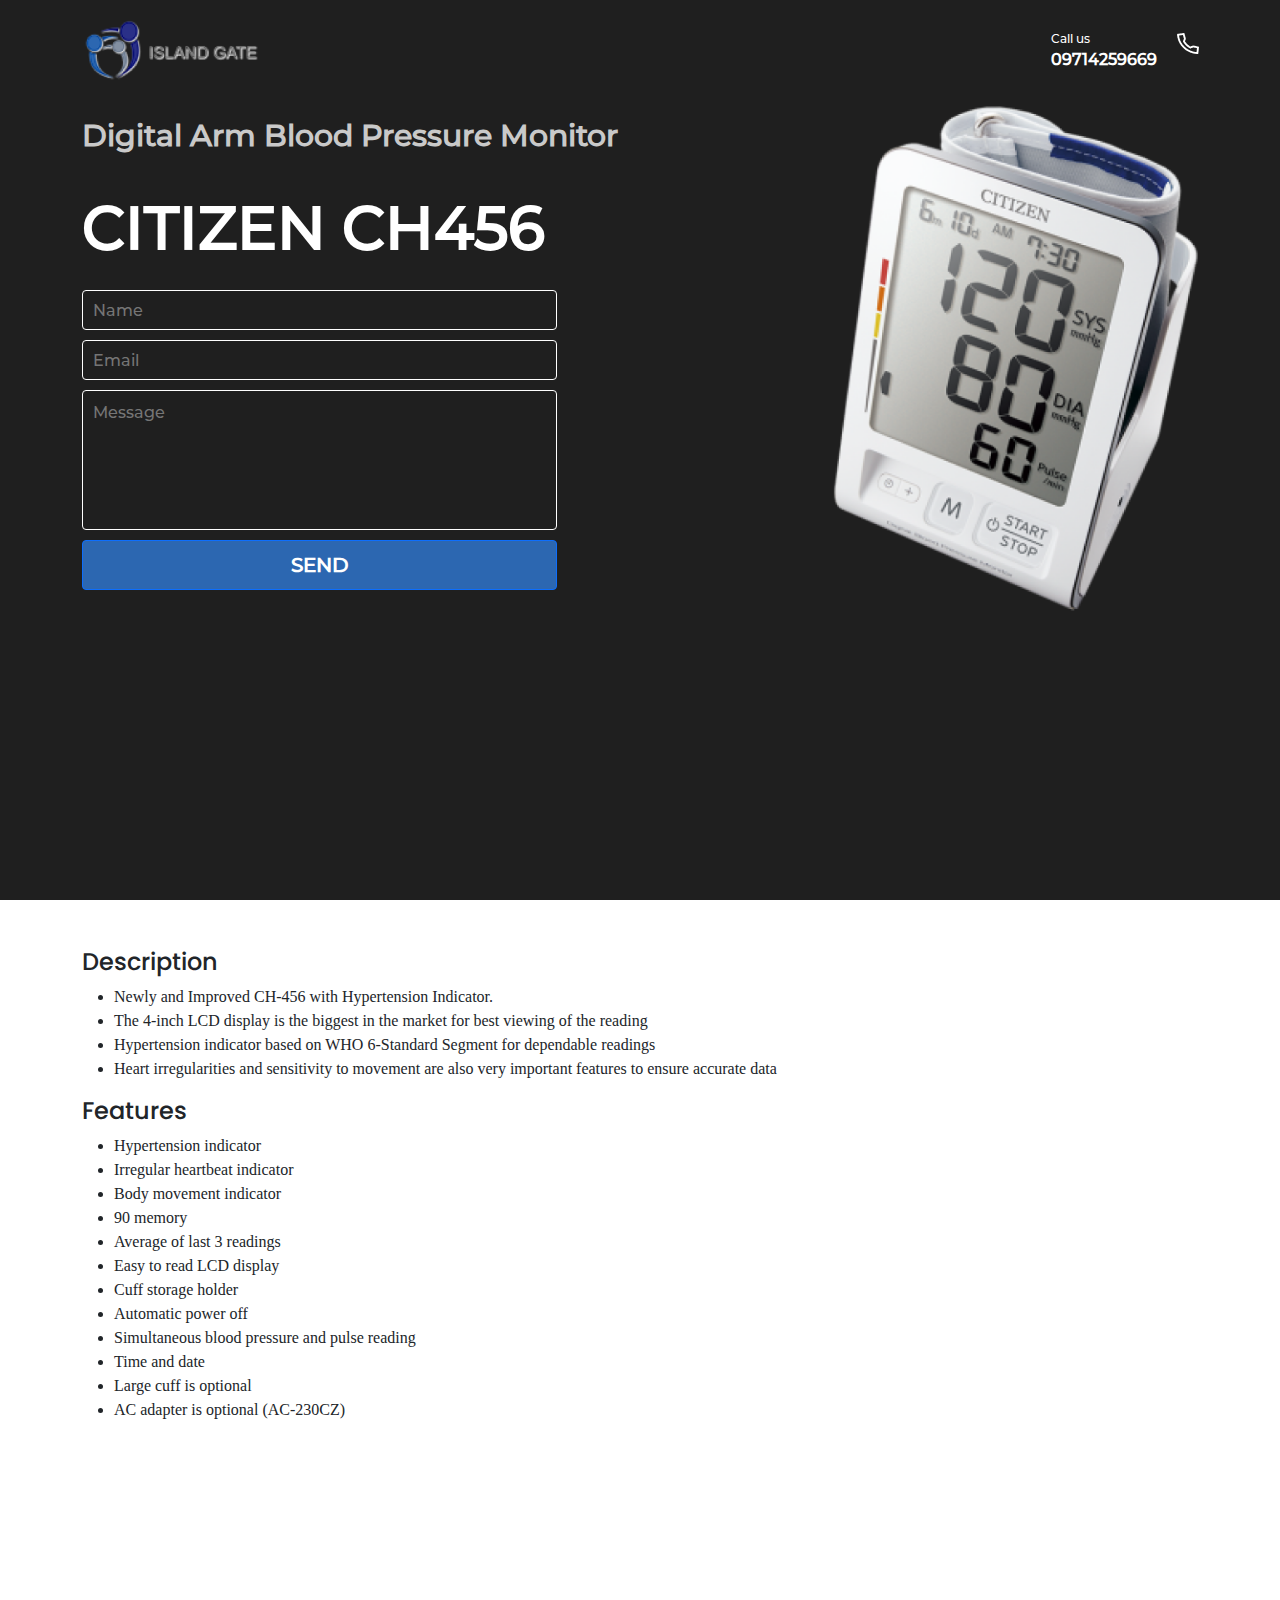
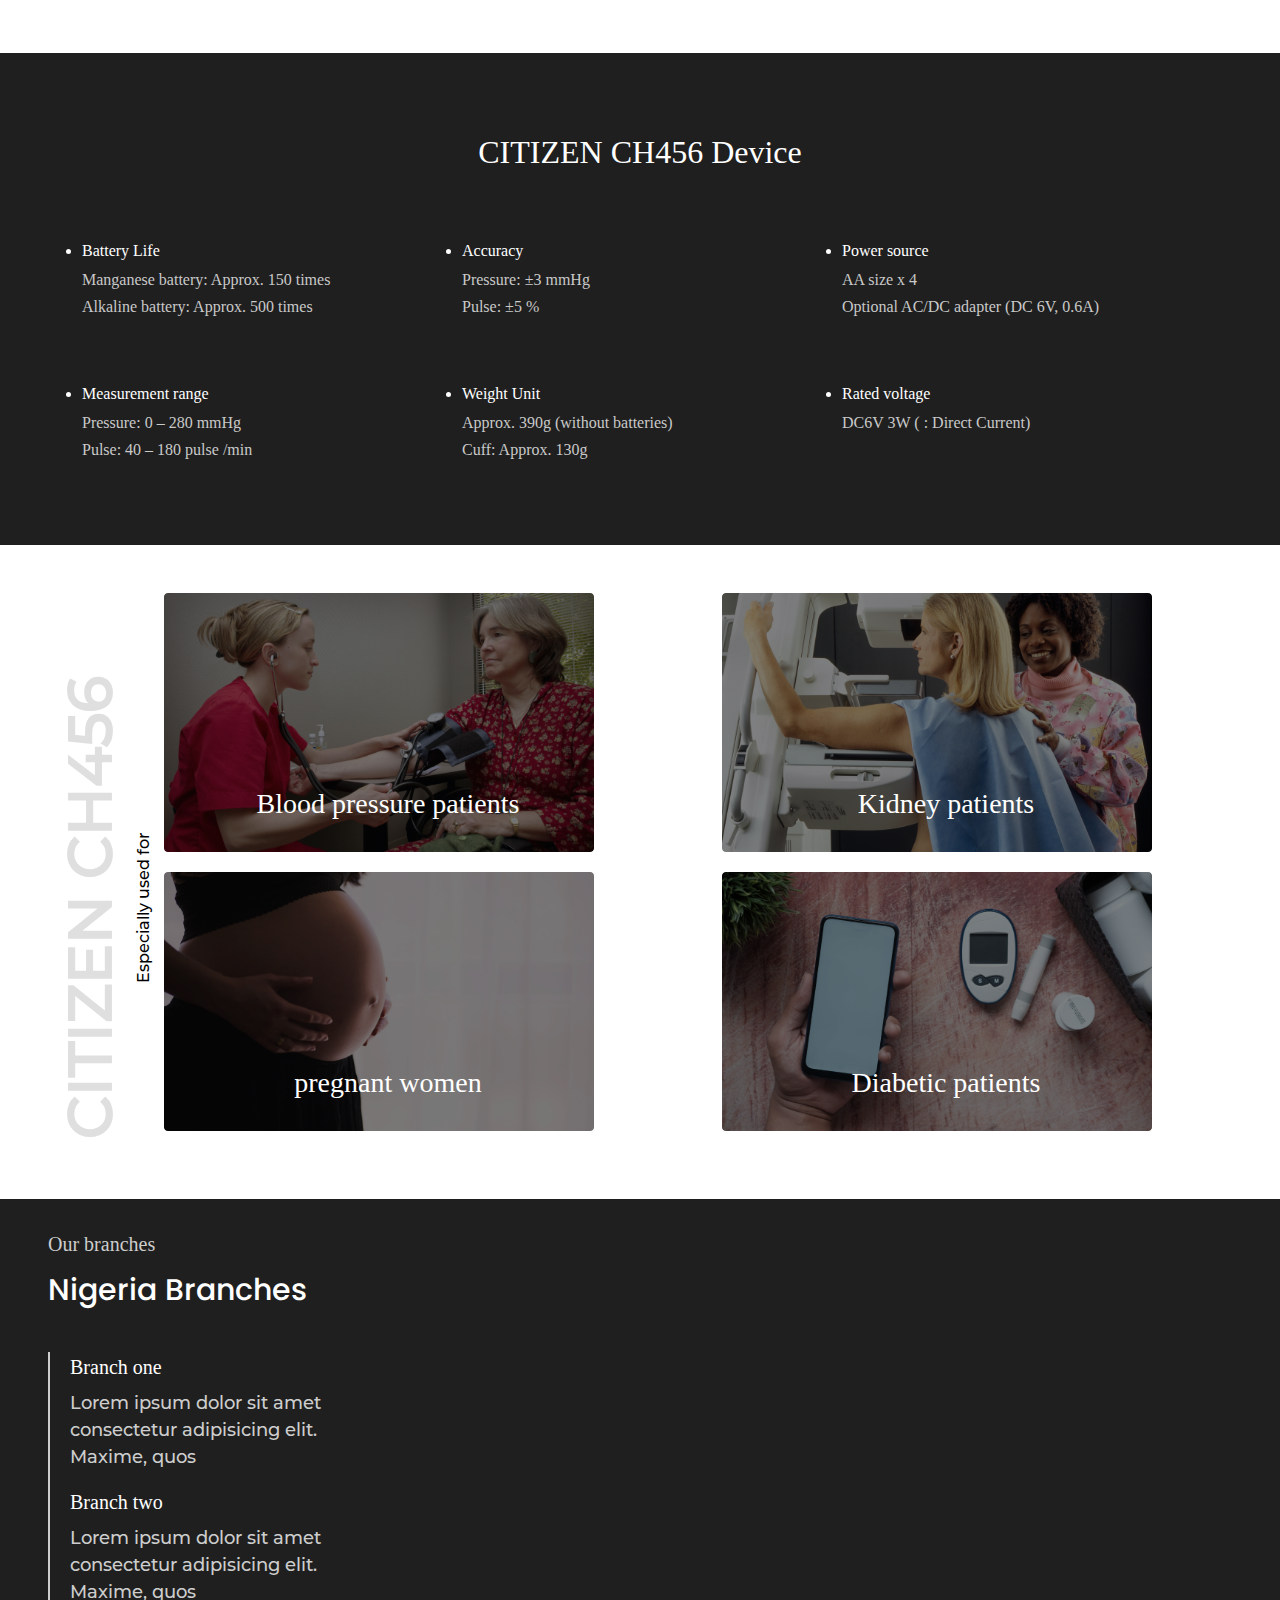
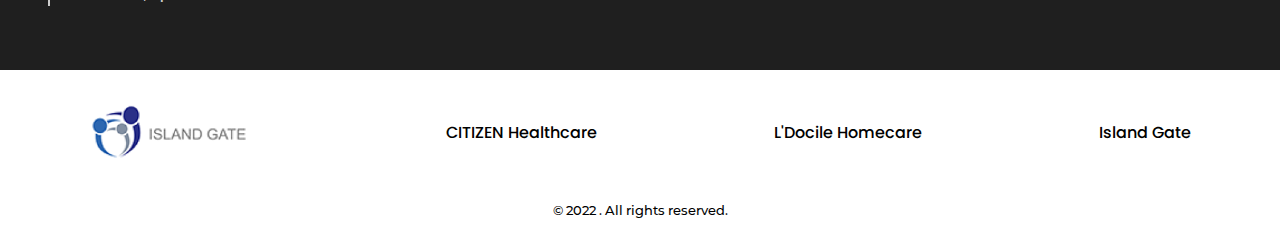
==== index.html @ ece9c6d4 "initial" ====
<!doctype html>
<html lang="en">

<head>
    <!-- Setting Character Set Of Page -->
    <meta charset="UTF-8">
    <!-- Responsiveness -->
    <meta name="viewport"
        content="width=device-width, user-scalable=no, initial-scale=1.0, maximum-scale=1.0, minimum-scale=1.0">
    <!-- Better Reloading -->
    <meta http-equiv="X-UA-Compatible" content="ie=edge">
    <!-- Seo -->
    <meta name="description" content="Island Gate">
    <!-- Keywords (Seo) -->
    <meta name="keyword" content="Digital Arm, Blood Pressure Monitor">
    <!-- Icon Of Page -->
    <!-- <link rel="shortcut icon" href="" type="image/x-icon"> -->
    <!-- Css Linking -->
    <link href="assets/css/bootstrap/bootstrap.min.css" rel="stylesheet">
    <link href="assets/css/loader.css" rel="stylesheet">
    <link href="assets/css/style.css" rel="stylesheet">
    <!-- Title Of Page -->
    <title>Island Gate</title>
</head>

<body class="min-vh-100" dir="ltr">
    <!-- Header section - start -->
    <section>
        <div class="header">
            <div class="top_nav container">
                <div class="top_nav_logo">
                    <img src="./assets/img/logo.png" alt="Island Gate">
                </div>
                <a href="tel:09714259669">
                    <div class="top_nav_call">
                        <span class="call_holder">
                            <span class="call_label">Call us</span>
                            <span class="call_number">09714259669</span>
                        </span>
                        <span class="call_icon">
                            <img src="./assets/img/phone.png" alt="call">
                        </span>
                    </div>
                </a>
            </div>

            <div class="container hero">
                <div class="hero_info">
                    <div class="hero_subtitle">
                        Digital Arm Blood Pressure Monitor
                    </div>
                    <div class="hero_title">
                        CITIZEN CH456
                    </div>
                    <div class="hero_form">
                        <input type="text" placeholder="Name">
                        <input type="text" placeholder="Email">
                        <textarea placeholder="Message"></textarea>
                        <button type="submit" class="btn btn-primary">SEND</button>
                    </div>
                </div>
                <div class="hero_img">
                    <img draggable="false" src="./assets/img/citizen.png" alt="">
                </div>
            </div>
        </div>
    </section>
    <!-- Header section - end -->


    <!-- Description section - start -->
    <section class="container mt-5">
        <div class="mb-5 desc_section">
            <div class="desc_info">
                <div class="desc_description">
                    <h4>Description</h4>
                    <ul>
                        <li>
                            Newly and Improved CH-456 with Hypertension Indicator.
                        </li>
                        <li>
                            The 4-inch LCD display is the biggest in the market for best viewing of the reading
                        </li>
                        <li>
                            Hypertension indicator based on WHO 6-Standard Segment for dependable readings
                        </li>
                        <li>
                            Heart irregularities and sensitivity to movement are also very important features to ensure
                            accurate data
                        </li>
                    </ul>
                </div>
                <div class="desc_features">
                    <h4>Features</h4>
                    <ul>
                        <li>
                            Hypertension indicator
                        </li>
                        <li>
                            Irregular heartbeat indicator
                        </li>
                        <li>
                            Body movement indicator
                        </li>
                        <li>
                            90 memory
                        </li>
                        <li>
                            Average of last 3 readings
                        </li>
                        <li>
                            Easy to read LCD display
                        </li>
                        <li>
                            Cuff storage holder
                        </li>
                        <li>
                            Automatic power off
                        </li>
                        <li>
                            Simultaneous blood pressure and pulse reading
                        </li>
                        <li>
                            Time and date
                        </li>
                        <li>
                            Large cuff is optional
                        </li>
                        <li>
                            AC adapter is optional (AC-230CZ)
                        </li>
                    </ul>
                </div>
            </div>
            <div class="desc_video">
                <video autoplay muted loop>
                    <source src="./assets/clip.mp4" type="video/mp4">
                    Your browser does not support the video tag.
                </video>
            </div>
        </div>

    </section>
    <!-- Description section - end -->


    <!-- Features section - start -->
    <section>
        <div class="features">
            <div class="container">
                <h2 class="text-center">CITIZEN CH456 Device</h2>
                <div class="row">
                    <div class="features_item col-6 col-md-4">
                        <span class="features_item_bullet"></span>
                        <span class="features_item_title">Battery Life</span>
                        <div class="features_item_decs">
                            Manganese battery: Approx. 150 times
                        </div>
                        <div class="features_item_decs">
                            Alkaline battery: Approx. 500 times
                        </div>
                    </div>
                    <div class="features_item col-6 col-md-4">
                        <span class="features_item_bullet"></span>
                        <span class="features_item_title">Accuracy</span>
                        <div class="features_item_decs">
                            Pressure: ±3 mmHg
                        </div>
                        <div class="features_item_decs">
                            Pulse: ±5 %
                        </div>
                    </div>
                    <div class="features_item col-6 col-md-4">
                        <span class="features_item_bullet"></span>
                        <span class="features_item_title">Power source</span>
                        <div class="features_item_decs">
                            AA size x 4
                        </div>
                        <div class="features_item_decs">
                            Optional AC/DC adapter (DC 6V, 0.6A)
                        </div>
                    </div>
                    <div class="features_item col-6 col-md-4">
                        <span class="features_item_bullet"></span>
                        <span class="features_item_title">Measurement range</span>
                        <div class="features_item_decs">
                            Pressure: 0 – 280 mmHg
                        </div>
                        <div class="features_item_decs">
                            Pulse: 40 – 180 pulse /min
                        </div>
                    </div>
                    <div class="features_item col-6 col-md-4">
                        <span class="features_item_bullet"></span>
                        <span class="features_item_title">Weight Unit</span>
                        <div class="features_item_decs">
                            Approx. 390g (without batteries)
                        </div>
                        <div class="features_item_decs">
                            Cuff: Approx. 130g
                        </div>
                    </div>
                    <div class="features_item col-6 col-md-4">
                        <span class="features_item_bullet"></span>
                        <span class="features_item_title">Rated voltage</span>
                        <div class="features_item_decs">
                            DC6V 3W ( : Direct Current)
                        </div>
                    </div>
                </div>
            </div>
        </div>
    </section>
    <!-- Features section - end -->


    <!-- UsedFor section - start -->
    <section class="mt-5">
        <div class="usedfor">
            <div class="usedfor_title_holder">
                <div class="usedfor_title">CITIZEN CH456</div>
                <div class="usedfor_subtitle">Especially used for</div>
            </div>
            <div class="userfor_items_holder text-right">
                <div class="row m-0 container">
                    <div class="col-md-6 col-12">
                        <div class="usedfor_item">
                            <img src="./assets/img/use1.png" alt="">
                            <span>Blood pressure patients</span>
                        </div>
                    </div>
                    <div class="col-md-6 col-12">
                        <div class="usedfor_item">
                            <img src="./assets/img/use2.png" alt="">
                            <span>Kidney patients</span>
                        </div>
                    </div>
                    <div class="col-md-6 col-12">
                        <div class="usedfor_item">
                            <img src="./assets/img/use3.png" alt="">
                            <span>pregnant women</span>
                        </div>
                    </div>
                    <div class="col-md-6 col-12">
                        <div class="usedfor_item">
                            <img src="./assets/img/use4.png" alt="">
                            <span>Diabetic patients</span>
                        </div>
                    </div>
                </div>
            </div>
        </div>
    </section>
    <!-- UsedFor section - end -->


    <!-- Map section - start -->
    <section class="mt-5">
        <div class="map_section">
            <div class="row p-0 m-0 w-100">
                <div class="col-12 col-md-4 map_desc">
                    <h5>Our branches</h5>
                    <h3>Nigeria Branches</h3>
                    <div class="branches_holder">
                        <div class="branch_item">
                            <h5>Branch one</h5>
                            <p>Lorem ipsum dolor sit amet consectetur adipisicing elit. Maxime, quos</p>
                        </div>
                        <div class="branch_item">
                            <h5>Branch two</h5>
                            <p>Lorem ipsum dolor sit amet consectetur adipisicing elit. Maxime, quos</p>
                        </div>
                    </div>
                </div>
                <div class="col-12 col-md-8 p-0">
                    <iframe
                        src="https://www.google.com/maps/embed?pb=!1m14!1m12!1m3!1d26692.78457753148!2d-122.26237403564538!3d37.87598201647507!2m3!1f0!2f0!3f0!3m2!1i1024!2i768!4f13.1!5e0!3m2!1sen!2str!4v1666698129453!5m2!1sen!2str"
                        width="100%" height="100%" style="border:0;" allowfullscreen loading="lazy"
                        referrerpolicy="no-referrer-when-downgrade">
                    </iframe>
                </div>
            </div>
        </div>
    </section>
    <!-- Map section - end -->


    <!-- Footer section - start -->
    <footer>
        <div class="footer_holder">
            <a href="#">
                <div class="footer_img">
                    <img src="./assets/img/logo.png" alt="">
                </div>
            </a>
            <a href="#">
                <div class="footer_label">CITIZEN Healthcare</div>
            </a>
            <a href="#">
                <div class="footer_label">L'Docile Homecare</div>
            </a>
            <a href="#">
                <div class="footer_label">Island Gate</div>
            </a>
        </div>
        <div class="copyright">
            © 2022 . All rights reserved.
        </div>
    </footer>
    <!-- Footer section - end -->


    <script src="./assets/js/script.js"></script>
</body>

</html>
---- assets/css/loader.css ----
/* ************** */
/* Loader Styles  */
/* ************** */

.loader_holder {
    width: 100%;
    height: 100vh;
    text-align: center;
    display: flex;
    justify-content: center;
    align-items: center;
    position: fixed;
    z-index: 2;
    background-color: rgb(211 211 211 / 91%);
}

.loader {
    height: 120px;
    position: relative;
    width: 120px;
}

.loader strong {
    align-items: center;
    color: #1f1f1f;
    display: flex;
    font-size: 1rem;
    height: 100%;
    justify-content: center;
    text-transform: uppercase;
}

.loader span {
    height: 100%;
    left: 0;
    position: absolute;
    top: 0;
    transform: rotate(calc(18deg * var(--i)));
    width: 100%;
}

.loader span::before {
    -webkit-animation: blink 1s linear infinite;
    animation: blink 1s linear infinite;
    -webkit-animation-delay: calc(0.05s * var(--i));
    animation-delay: calc(0.05s * var(--i));
    background-color: #1f1f1f;
    border-radius: 50%;
    box-shadow: 0 0 10px #1f1f1f, 0 0 20px #1f1f1f, 0 0 40px #1f1f1f, 0 0 60px #1f1f1f, 0 0 80px #1f1f1f;
    content: "";
    height: 15px;
    left: 0;
    position: absolute;
    top: 0;
    width: 15px;
}

@-webkit-keyframes blink {
    0% {
        transform: scale(1);
    }

    80%,
    100% {
        transform: scale(0);
    }
}

@keyframes blink {
    0% {
        transform: scale(1);
    }

    80%,
    100% {
        transform: scale(0);
    }
}

@-webkit-keyframes fade {
    0% {
        opacity: 1;
    }

    80%,
    100% {
        opacity: 0;
        display: none;
    }
}

@keyframes fade {
    0% {
        opacity: 1;
    }

    80%,
    100% {
        opacity: 0;
        display: none;
    }
}
---- assets/css/style.css ----
@font-face {
    font-family: 'Montserrat';
    src: url(../fonts/Montserrat-Medium.otf);
}

@font-face {
    font-family: 'Poppins';
    font-weight: 300;
    src: url(../fonts/Poppins-light.otf);
}

@font-face {
    font-family: 'Poppins';
    font-weight: 600;
    src: url(../fonts/Poppins-Medium.otf);
}

/*Variables*/
:root {
    --back_dark: #1F1F1F;
    --text_gray: #C9C9C9;
}

/**********************/
/******* Styles *******/
/**********************/


body {
    font-family: 'Montserrat';
}

section {
    width: 100%;
}

a {
    text-decoration: none;
}


/* Header section */

.header {
    width: 100%;
    height: 100vh;
    background-color: var(--back_dark);
    color: #ffffff;
}


.top_nav {
    display: flex;
    flex-direction: row;
    justify-content: space-between;
    padding-top: 20px;
}

.top_nav a {
    color: #FFFFFF;
}

.top_nav_logo img {
    width: 200px;
}

.top_nav_call {
    display: flex;
    padding-top: 10px;
}

.top_nav_call .call_holder {
    display: flex;
    flex-direction: column;
    margin-right: 20px;
}

.top_nav_call .call_holder .call_label {
    font-weight: 300;
    font-size: 12px;
}

.top_nav_call .call_holder .call_number {
    font-weight: 600;
}

.top_nav_call .call_icon {
    height: 20px;
    width: 20.869565963745117px;
    border-radius: 0px;
    /* border-bottom: solid 2px #2D68B1 ; */
}

.hero {
    display: flex;
    justify-content: space-between;
    align-items: center;
}

.hero_img img {
    width: 380px;
    height: 530px;
}

.hero_info {
    display: flex;
    flex-direction: column;
}

.hero_info .hero_subtitle {
    font-family: Montserrat;
    color: var(--text_gray);
    font-size: 30px;
    font-weight: 600;
    line-height: 60px;
    letter-spacing: 0em;
    text-align: left;
}

.hero_info .hero_title {
    font-family: Montserrat;
    font-size: 60px;
    font-weight: 700;
    line-height: 84px;
    letter-spacing: 0em;
    text-align: left;
    margin-bottom: 20px;
    margin-top: 20px;
}


.hero_info .hero_form {
    display: flex;
    flex-direction: column;
}

.hero_info .hero_form input {
    height: 40px;
    width: 475px;
    background-color: transparent;
    border: solid 1px #ffffff;
    margin-bottom: 10px;
    padding: 10px;
    border-radius: 4px;
    color: #ffffff;
}

.hero_info .hero_form textarea {
    height: 140px;
    width: 475px;
    background-color: transparent;
    border: solid 1px #ffffff;
    margin-bottom: 10px;
    padding: 10px;
    border-radius: 4px;
    color: #ffffff;
    resize: none;
}

.hero_info .hero_form button {
    height: 50px;
    width: 475px;
    left: 0px;
    top: 308px;
    border-radius: 4px;
    background-color: #2c67b1;
    font-weight: 700;
    font-size: 20px;
}


/* Description section */

.desc_section {
    display: flex;
    flex-direction: row;
}

.desc_info {
    font-family: Poppins;
}

.desc_description h4 {
    font-weight: 600;
}

.desc_features h4 {
    font-weight: 600;
}

.desc_video {
    text-align: center;
    border-radius: 10px;
}

.desc_video video {
    height: 650px;
    width: 380px;
}

/* Features section */

.features {
    background-color: var(--back_dark);
    color: #ffffff;
    font-family: Poppins;
    padding-bottom: 50px;
}

.features div h2 {
    padding-top: 5rem;
    padding-bottom: 30px;
}

.features_item {
    margin: 30px auto;
}

.features_item_bullet {
    content: "";
    background-color: #ffffff;
    width: 20px;
    height: 20px;
    border-radius: 50%;
}

.features_item_title {
    font-weight: 500;
    display: list-item;
    margin-bottom: 5px;
}

.features_item_decs {
    color: var(--text_gray);
    margin-bottom: 3px;
}


/* UsedFor section */

.used_for {
    position: relative;
}

.usedfor_title_holder {
    transform: rotate(-90deg) translateX(-260px) translateY(-130px);
    position: absolute;
    color: #000;
    height: max-content;
    text-align: center;
}

.usedfor_title_holder .usedfor_title {
    font-family: Montserrat;
    font-size: 60px;
    font-weight: 700;
    line-height: 84px;
    letter-spacing: 0em;
    color: #35353529;
    ;
}

.userfor_items_holder {
    display: flex;
    flex-direction: row-reverse;
}

.userfor_items_holder .row {
    width: 90vw;
}

.usedfor_item {
    position: relative;
    margin-bottom: 20px;
    height: auto;
    width: 400px;
    transition: all 1s;
}

.usedfor_item span {
    font-family: Poppins;
    text-align: center;
    position: absolute;
    line-height: 42px;
    font-size: 28px;
    top: 190px;
    color: #fff;
    width: 112%;
    margin: auto;
}

.usedfor_item img {
    border-radius: 4px;
    transition: all 0.6s;
    width: 430px;
}

.usedfor_item img:hover {
    filter: brightness(0.5);
}

.usedfor_item:hover {
    transform: scale(1.02);
}


/* Map section */

.map_section {
    background-color: var(--back_dark);
    font-family: Poppins;
}

.map_section .row {
    position: relative;
}

.map_desc {
    padding: 3rem;
    padding-top: 30px;
}

.map_desc h5 {
    color: #CDCDCD;
    font-size: 20px;
    font-weight: 500;
    line-height: 30px;
    letter-spacing: 0em;
    text-align: left;
}

.map_desc h3 {
    color: #FFFFFF;
    font-size: 30px;
    font-weight: 700;
    line-height: 45px;
    letter-spacing: 0em;
    text-align: left;
}

.branches_holder {
    border-left: solid 2px #CDCDCD;
    padding-left: 20px;
    margin-top: 40px;
}

.branch_item h5 {
    color: #ffffff;
    font-family: Poppins;
    font-size: 20px;
    font-weight: 500;
    line-height: 30px;
    letter-spacing: 0em;
    text-align: left;
}

.branch_item p {
    color: #CDCDCD;
    font-family: Montserrat;
    font-size: 18px;
    font-weight: 300;
    line-height: 27px;
    letter-spacing: 0em;
    text-align: left;
}


/* footer */

.footer {
    width: 100%;
}

.footer_holder {
    margin-top: 35px;
    display: flex;
    flex-direction: row;
    justify-content: space-around;
    align-items: center;
    font-family: Poppins;
    font-size: 16px;
    font-weight: 600;
    line-height: 24px;
    letter-spacing: 0em;
    text-align: left;
}


.footer_img img {
    width: 180px;
}

.footer_holder a {
    text-decoration: none;
    color: #010101;
    transition: all 0.5s;
}

.footer_holder a:hover {
    transform: scale(1.05);
}

.copyright {
    color: #010101;
    font-family: Montserrat;
    font-size: 13px;
    font-weight: 400;
    line-height: 16px;
    letter-spacing: 0px;
    text-align: center;
    margin-top: 40px;
    margin-bottom: 20px;
}






/*Media Queries*/

@media (max-width: 1200px) {
    .hero_img img {
        width: 340px;
        height: 500px;
    }

    .usedfor_item {
        height: auto;
        width: 400px;
    }

    .usedfor_item img {
        height: auto;
        width: 400px;
    }

    .usedfor_item span {
        top: 165px;
        font-size: 20px;
        left: -0;
        width: 400px;
    }

}

@media (max-width: 1111px) {

    .userfor_items_holder .row {
        width: 80vw;
    }

    .usedfor_item {
        height: auto;
        width: 350px;
    }

    .usedfor_item img {
        height: auto;
        width: 350px;
    }

    .usedfor_item span {
        top: 165px;
        font-size: 20px;
        left: -0;
        width: 350px;
    }

    .usedfor_title_holder {
        transform: rotate(-90deg) translateX(-180px) translateY(-131px);
    }

}

@media (max-width: 992px) {

    .hero_img img {
        width: 300px;
        height: 450px;
    }

    .hero_info .hero_subtitle {
        color: var(--text_gray);
        font-size: 20px;
        font-weight: 600;
        line-height: 55px;
    }

    .hero_info .hero_title {
        font-size: 45px;
        font-weight: 700;
        line-height: 60px;
        margin-bottom: 20px;
        margin-top: 20px;
    }

    .hero_info .hero_form input {
        height: 40px;
        width: 350px;
        margin-bottom: 10px;
    }

    .hero_info .hero_form textarea {
        height: 140px;
        width: 350px;
        margin-bottom: 10px;
    }

    .hero_info .hero_form button {
        height: 50px;
        width: 350px;
        left: 0px;
        top: 308px;
        font-size: 20px;
    }

    .userfor_items_holder .row {
        width: 80vw;
    }

    .usedfor_item {
        height: auto;
        width: 300px;
    }

    .usedfor_item img {
        height: auto;
        width: 300px;
    }

    .usedfor_item span {
        top: 130px;
        font-size: 20px;
        left: -0;
        width: 300px;
    }

    .usedfor_title_holder {
        transform: rotate(-90deg) translateX(-150px) translateY(-131px);
    }

}

@media (max-width: 780px) {

    .hero_img img {
        width: 280px;
        height: auto;
    }

    .hero_info .hero_subtitle {
        color: var(--text_gray);
        font-size: 13px;
        font-weight: 600;
        line-height: 55px;
    }

    .hero_info .hero_title {
        font-size: 32px;
        font-weight: 700;
        line-height: 60px;
        margin-bottom: 20px;
        margin-top: 20px;
    }

    .hero_info .hero_form input {
        height: 40px;
        width: 270px;
        margin-bottom: 10px;
    }

    .hero_info .hero_form textarea {
        height: 140px;
        width: 270px;
        margin-bottom: 10px;
    }

    .hero_info .hero_form button {
        height: 50px;
        width: 270px;
        left: 0px;
        top: 308px;
        font-size: 20px;
    }
}

@media (max-width: 575px) {
    .top_nav_logo img {
        width: 150px;
    }

    .top_nav_call .call_holder .call_label {
        font-weight: 300;
        font-size: 10px;
    }

    .top_nav_call .call_holder .call_number {
        font-size: 12px;
    }

    .top_nav_call .call_holder .call_label {
        font-weight: 300;
        font-size: 12px;
    }

    .header {
        height: 125vh;
    }

    .hero {
        flex-direction: column;
    }

    .hero_info .hero_title {
        font-size: 30px;
        line-height: 50px;
        margin-bottom: 5px;
        margin-top: 5px;
    }

    .hero_info .hero_subtitle {
        margin-top: 20px;
        font-size: 12px;
        line-height: 30px;
    }

    .hero_info .hero_form input {
        width: 340px;
        font-size: 13px;
        height: 35px;
    }

    .hero_info .hero_form textarea {
        width: 340px;
        font-size: 13px;
        height: 120px;
    }

    .hero_info .hero_form button {
        height: 45px;
        width: 340px;
        font-size: 16px;
    }

    .hero_img img {
        width: 270px;
        height: 370px;
    }

    .hero_img {
        text-align: center;
        margin-top: 20px;
        width: 385px;
        height: 645px;
    }

    .desc_section {
        flex-direction: column;
    }

    .desc_video video {
        height: 600px;
        width: 350px;
    }

    .features_item:nth-child(odd) {
        margin: 25px 0px;
        padding-left: 26px;
    }

    .usedfor_title_holder {
        position: inherit;
        transform: none;
        margin-bottom: 40px;
    }

    .usedfor_title_holder .usedfor_title {
        font-size: 40px;
    }

    .userfor_items_holder {
        display: block;
    }

    .usedfor_item {
        height: auto;
        width: 85vw;
    }

    .usedfor_item img {
        height: auto;
        width: 85vw;
    }

    .usedfor_item span {
        top: 140px;
        font-size: 20px;
        left: 0px;
        width: 85vw;
    }

    .map_desc {
        padding: 1rem;
        padding-top: 30px;
    }


    .map_desc h5 {
        font-size: 15px;
    }

    .map_desc h3 {
        font-size: 20px;
    }

    .branches_holder {
        margin-top: 25px;
    }

    .branch_item h5 {
        font-size: 16px;
    }

    .branch_item p {
        font-size: 12px;
    }

    .footer_img img {
        width: 100px;
    }

    .footer_label {
        font-size: 9px;
    }

}
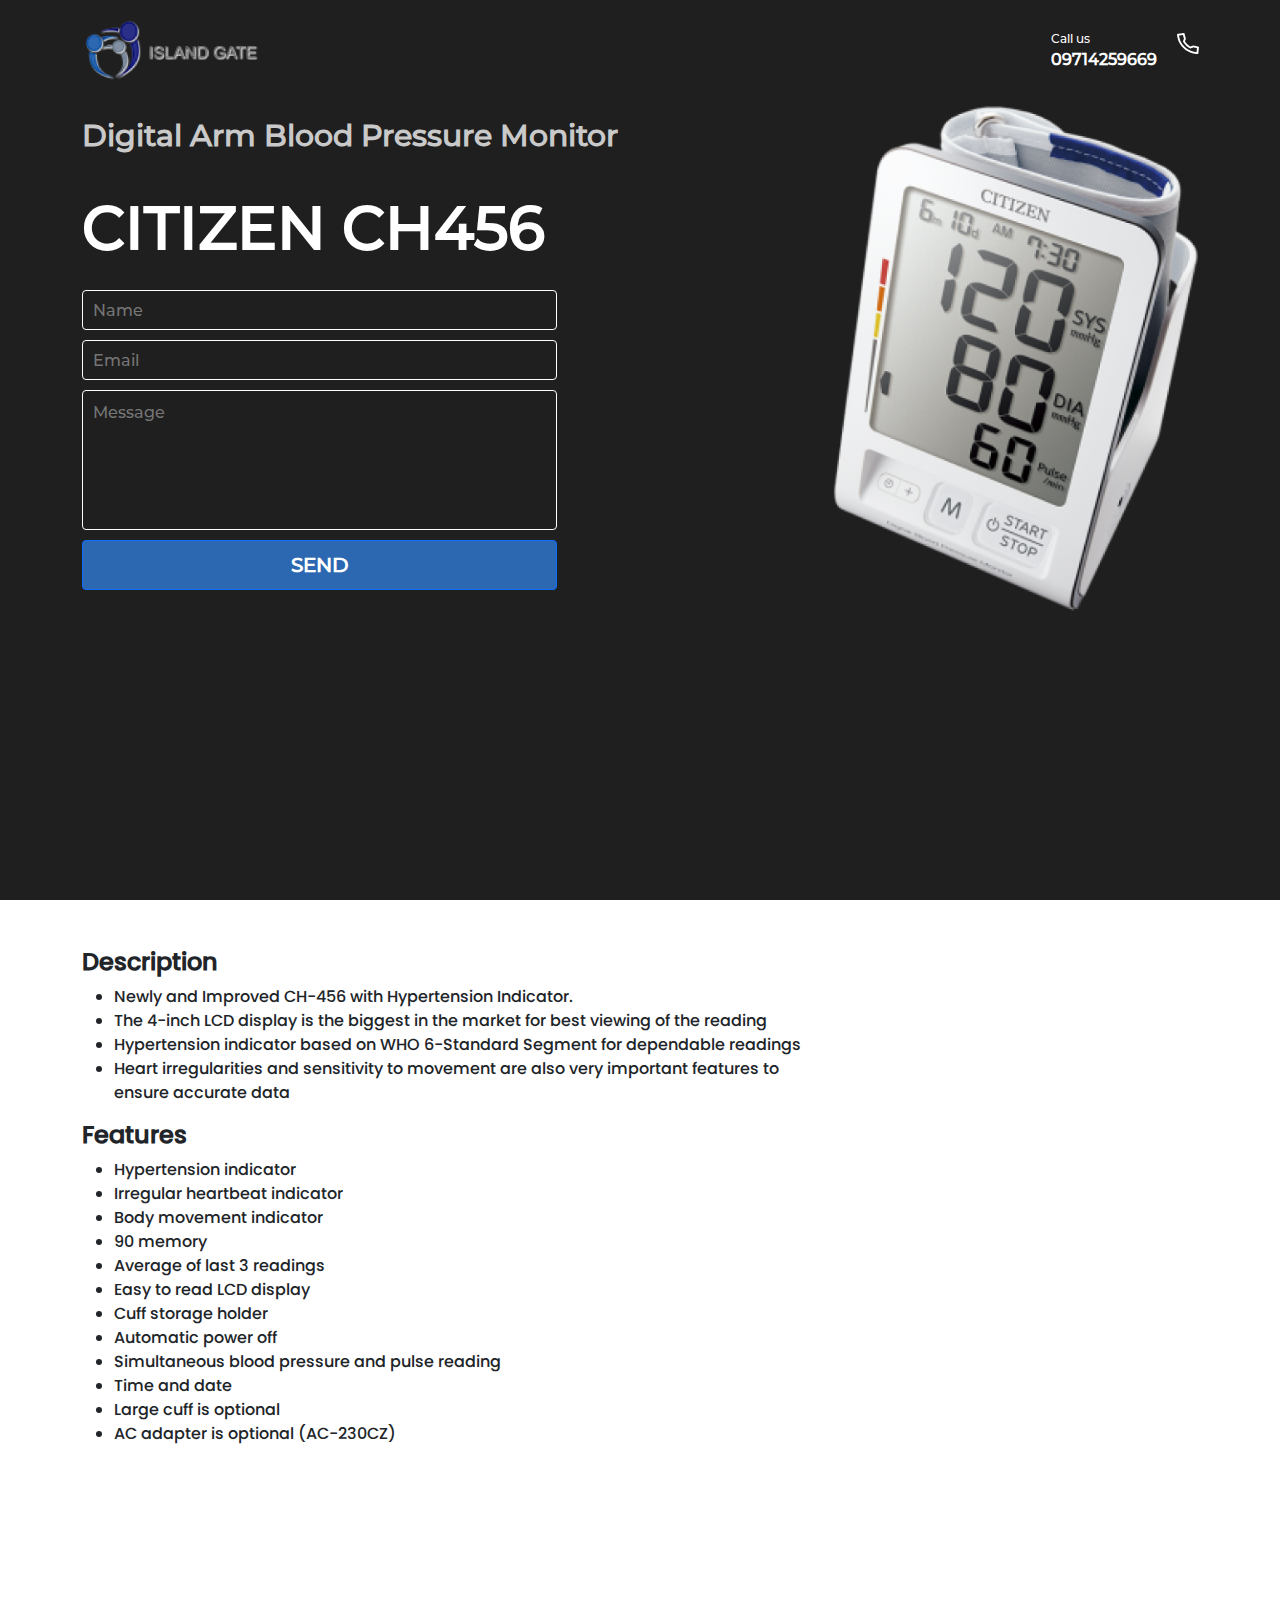
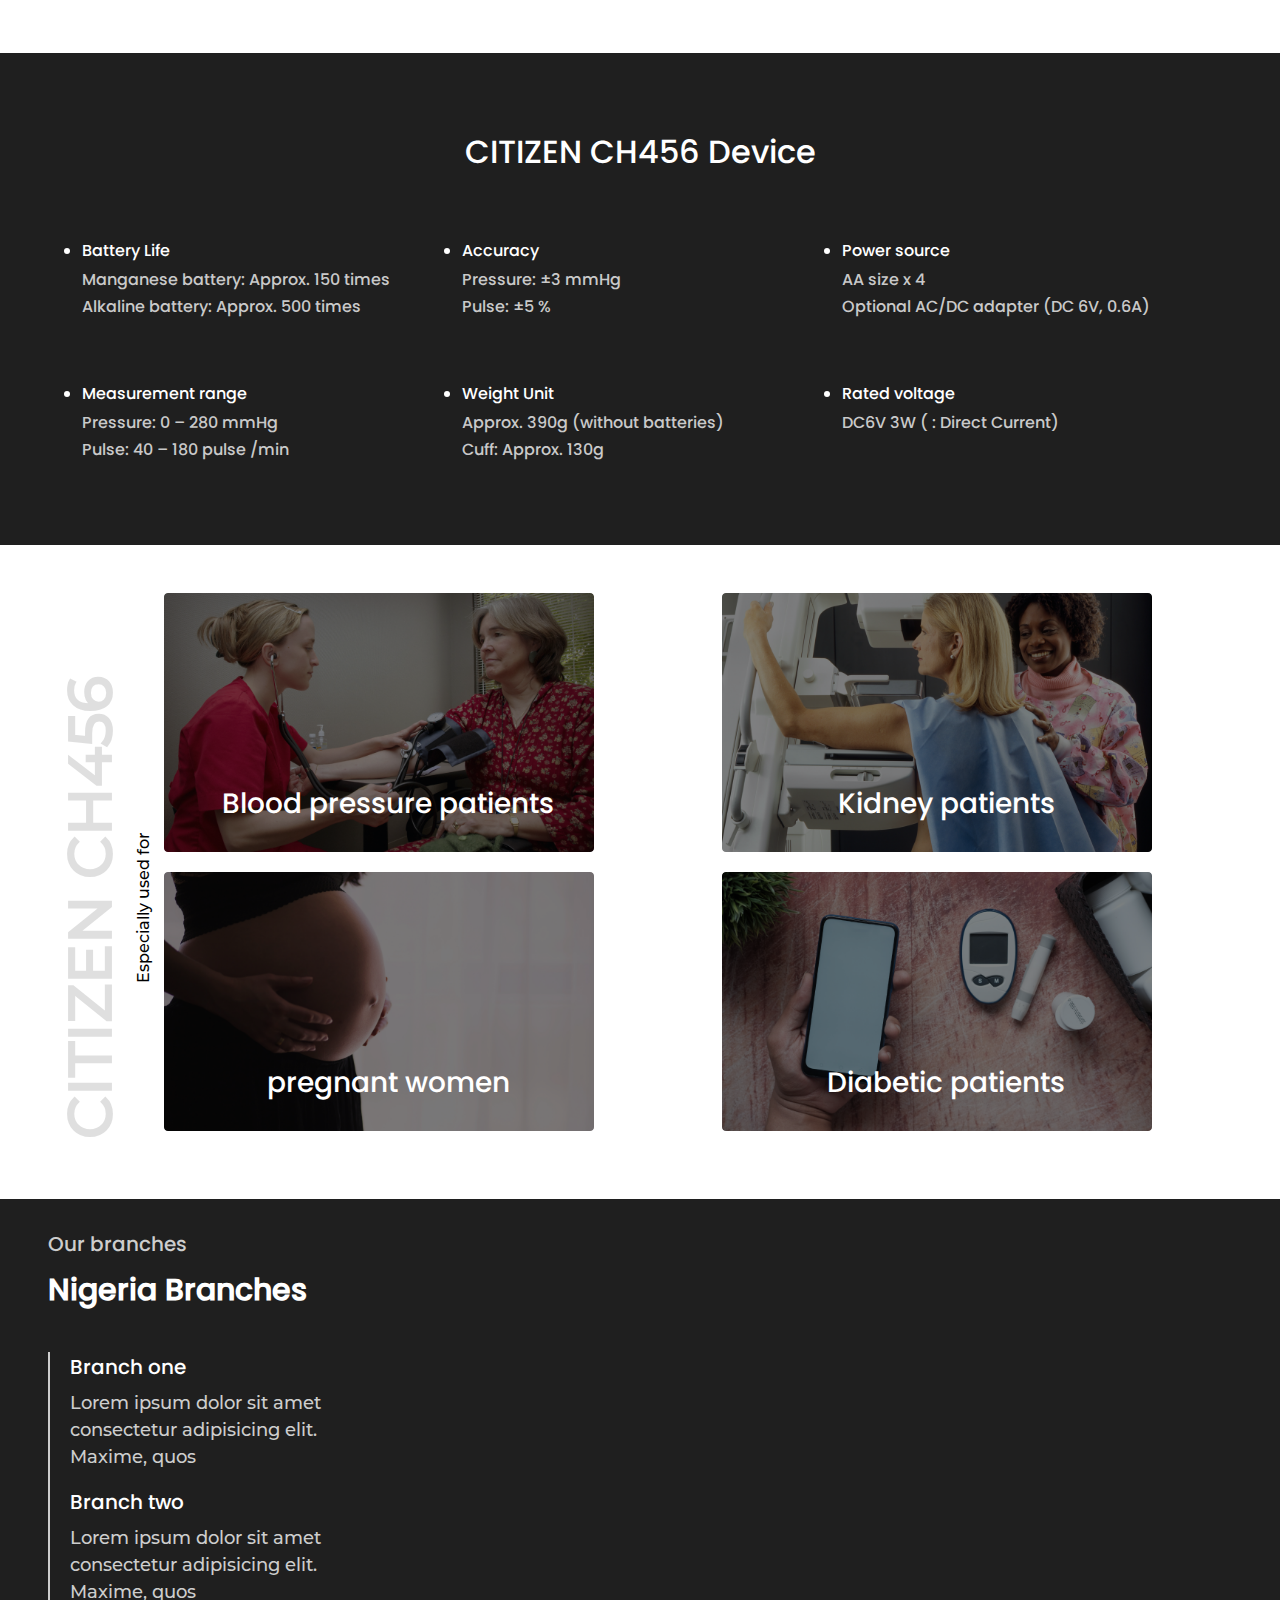
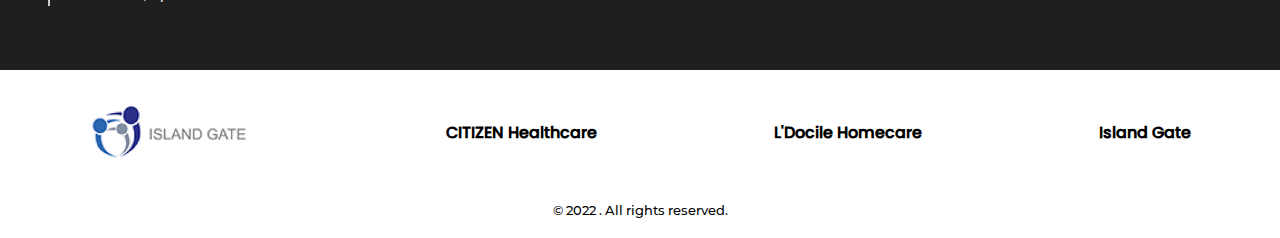
==== commit 87f33960: "update video tag" ====
--- a/index.html
+++ b/index.html
@@ -133,7 +133,7 @@
                 </div>
             </div>
             <div class="desc_video">
-                <video autoplay muted loop>
+                <video autoplay muted loop playsinline>
                     <source src="./assets/clip.mp4" type="video/mp4">
                     Your browser does not support the video tag.
                 </video>
--- a/assets/css/style.css
+++ b/assets/css/style.css
@@ -5,13 +5,11 @@
 
 @font-face {
     font-family: 'Poppins';
-    font-weight: 300;
     src: url(../fonts/Poppins-light.otf);
 }
 
 @font-face {
     font-family: 'Poppins';
-    font-weight: 600;
     src: url(../fonts/Poppins-Medium.otf);
 }
 
@@ -609,7 +607,7 @@
     }
 
     .hero {
-        flex-direction: column;
+        flex-direction: column-reverse;
     }
 
     .hero_info .hero_title {
@@ -652,11 +650,15 @@
         text-align: center;
         margin-top: 20px;
         width: 385px;
-        height: 645px;
+        height: 380px;
     }
 
     .desc_section {
-        flex-direction: column;
+        flex-direction: column-reverse;
+    }
+
+    .desc_info {
+        margin-top: 20px;
     }
 
     .desc_video video {
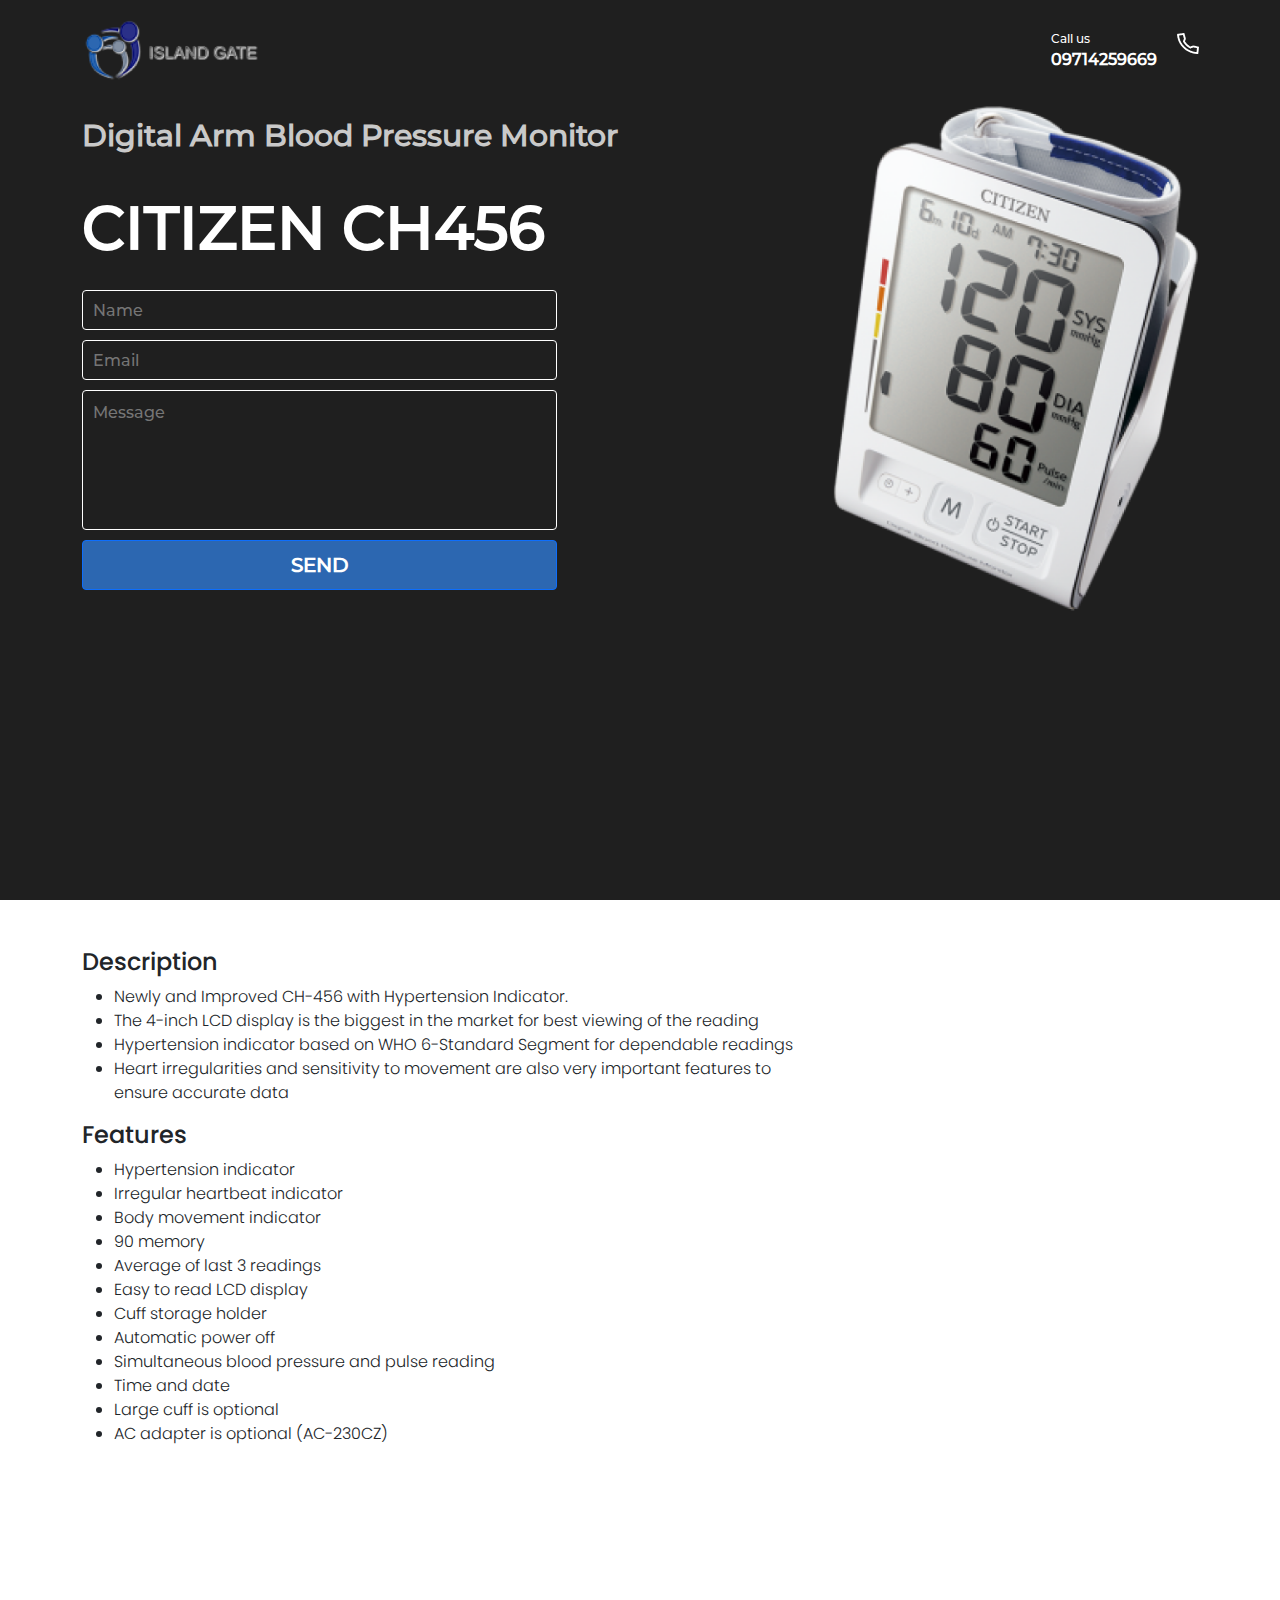
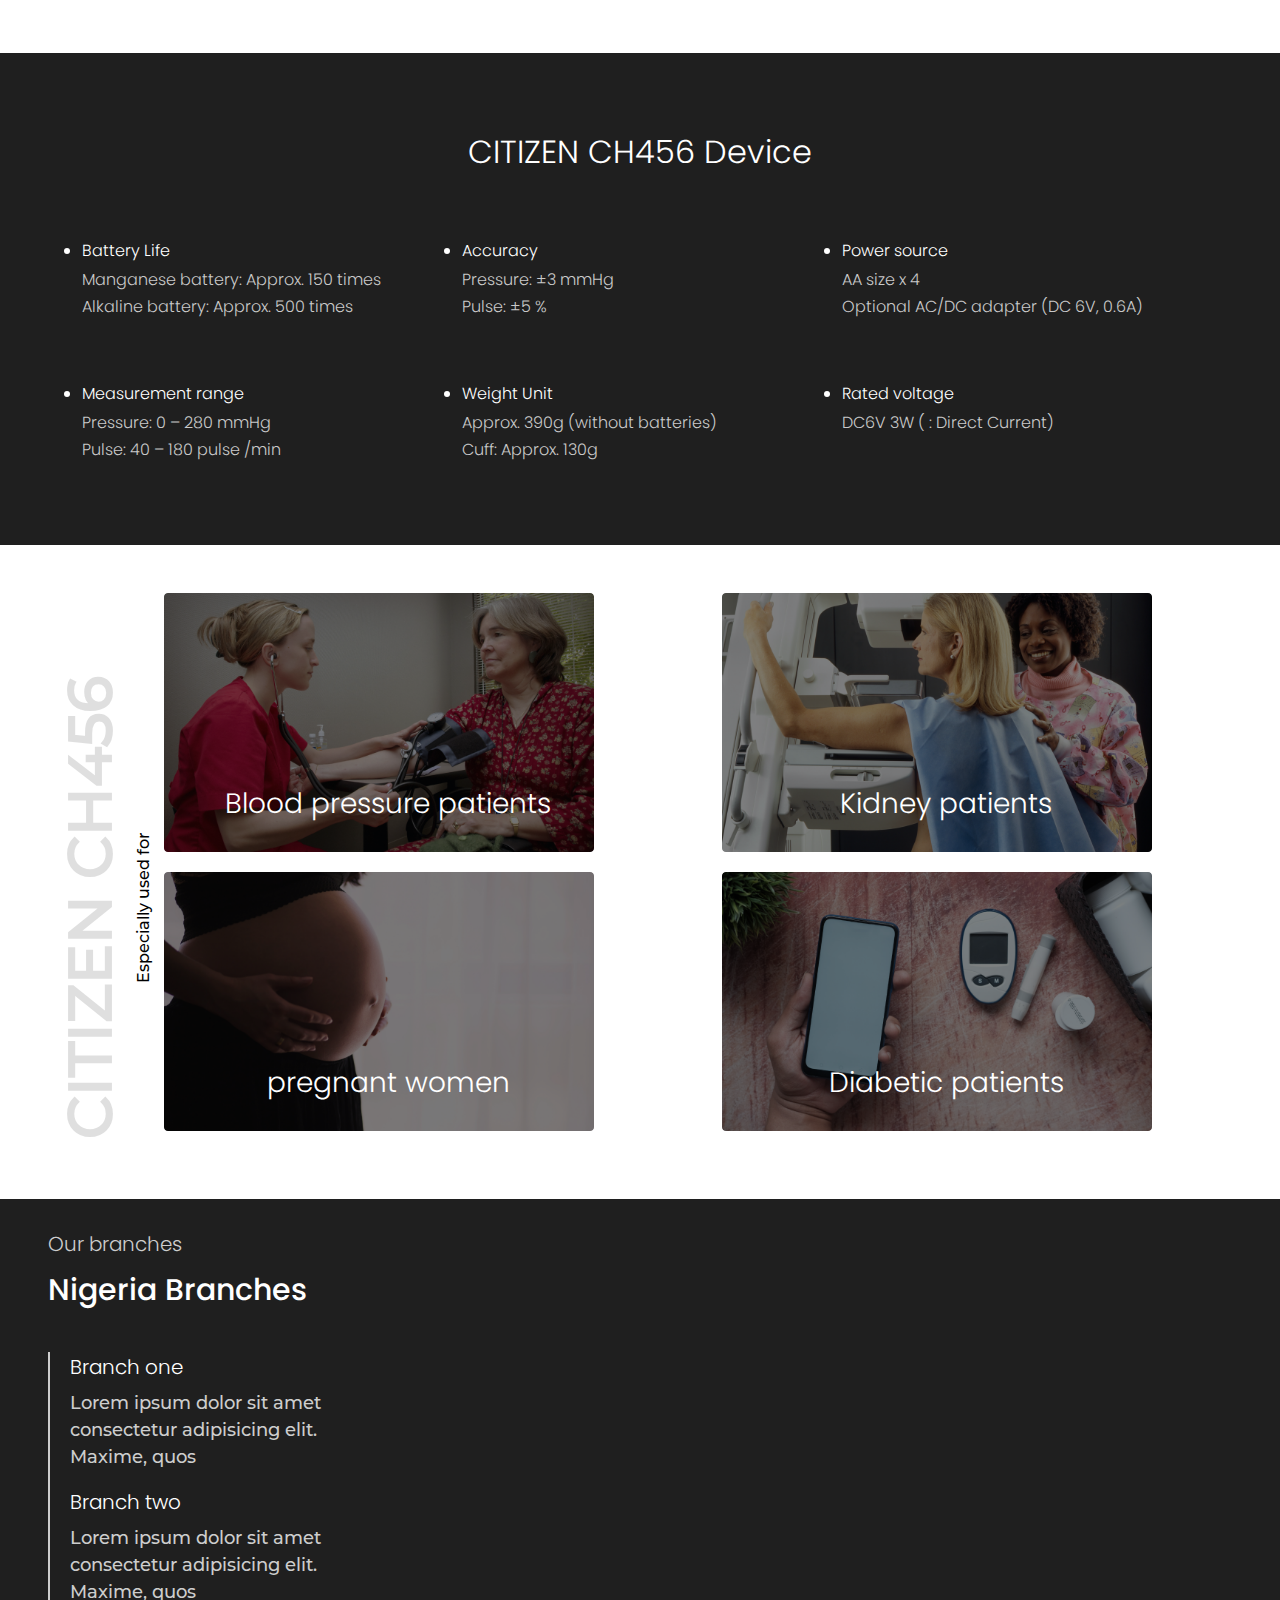
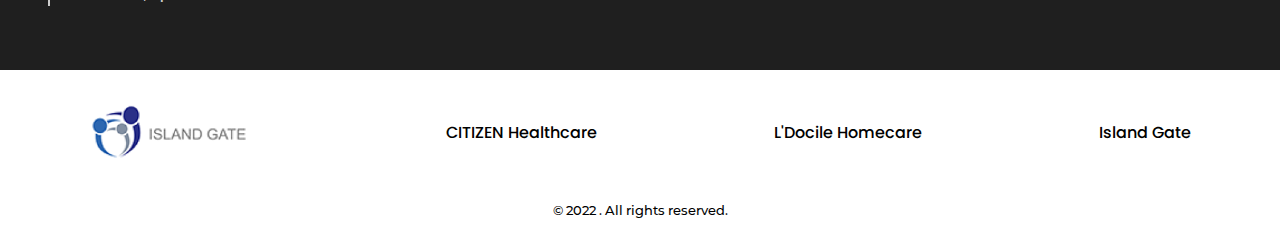
==== commit 1d56f7d9: "add videojs library" ====
--- a/index.html
+++ b/index.html
@@ -19,6 +19,8 @@
     <link href="assets/css/bootstrap/bootstrap.min.css" rel="stylesheet">
     <link href="assets/css/loader.css" rel="stylesheet">
     <link href="assets/css/style.css" rel="stylesheet">
+    <!-- Video js -->
+    <link href="https://vjs.zencdn.net/7.20.3/video-js.css" rel="stylesheet" />
     <!-- Title Of Page -->
     <title>Island Gate</title>
 </head>
@@ -137,6 +139,15 @@
                     <source src="./assets/clip.mp4" type="video/mp4">
                     Your browser does not support the video tag.
                 </video>
+                <!-- <video class="video-js" playsinline loop preload="auto" autoplay
+                   height="600" width="320" data-setup='{}'>
+                    <source src="./assets/clip.mp4" type="video/mp4" />
+                    <p class="vjs-no-js">
+                        To view this video please enable JavaScript, and consider upgrading to a
+                        web browser that
+                        <a href="https://videojs.com/html5-video-support/" target="_blank">supports HTML5 video</a>
+                    </p>
+                </video> -->
             </div>
         </div>
 
@@ -310,7 +321,11 @@
     <!-- Footer section - end -->
 
 
+    <!-- Main Script -->
     <script src="./assets/js/script.js"></script>
+
+    <!-- Video js Script -->
+    <script src="https://vjs.zencdn.net/7.20.3/video.min.js"></script>
 </body>
 
 </html>--- a/assets/css/style.css
+++ b/assets/css/style.css
@@ -5,11 +5,13 @@
 
 @font-face {
     font-family: 'Poppins';
-    src: url(../fonts/Poppins-light.otf);
+    font-weight: 300;
+    src: url(../fonts/Poppins-Light.otf);
 }
 
 @font-face {
     font-family: 'Poppins';
+    font-weight: 600;
     src: url(../fonts/Poppins-Medium.otf);
 }
 
